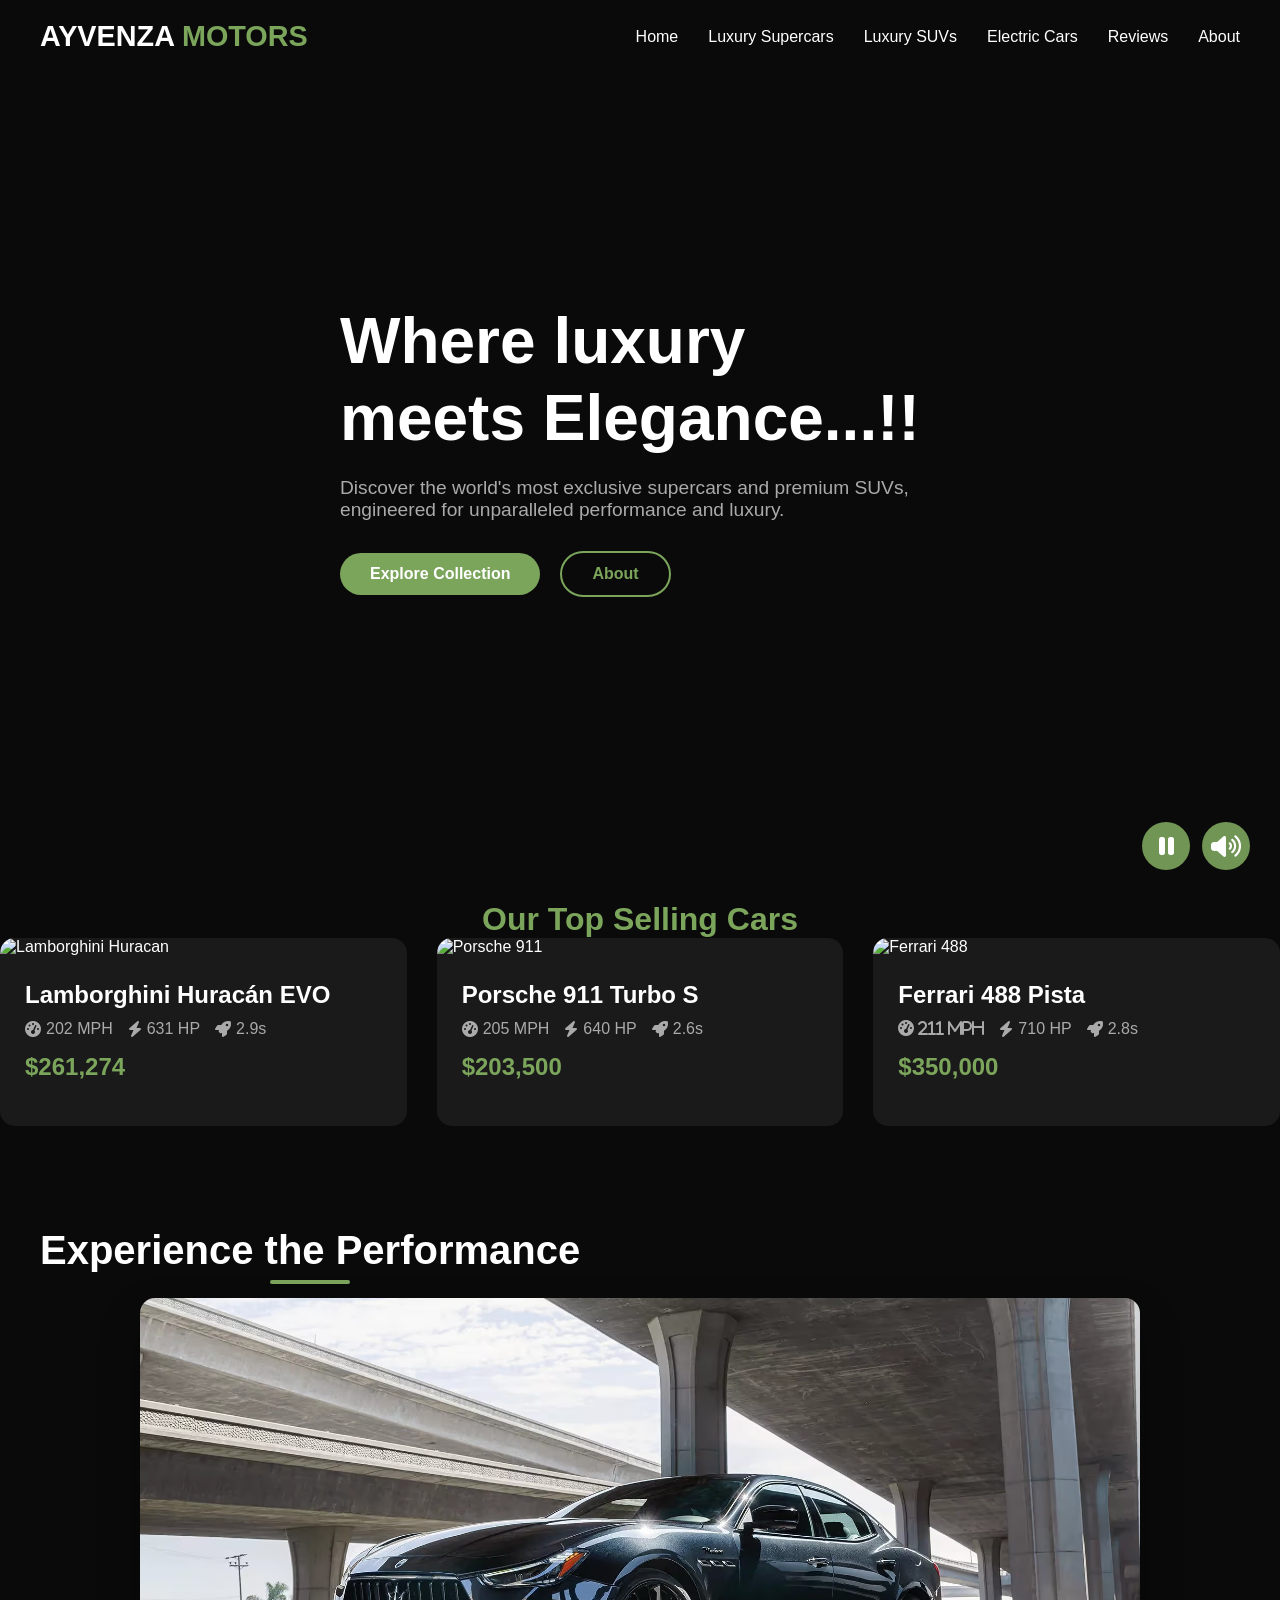
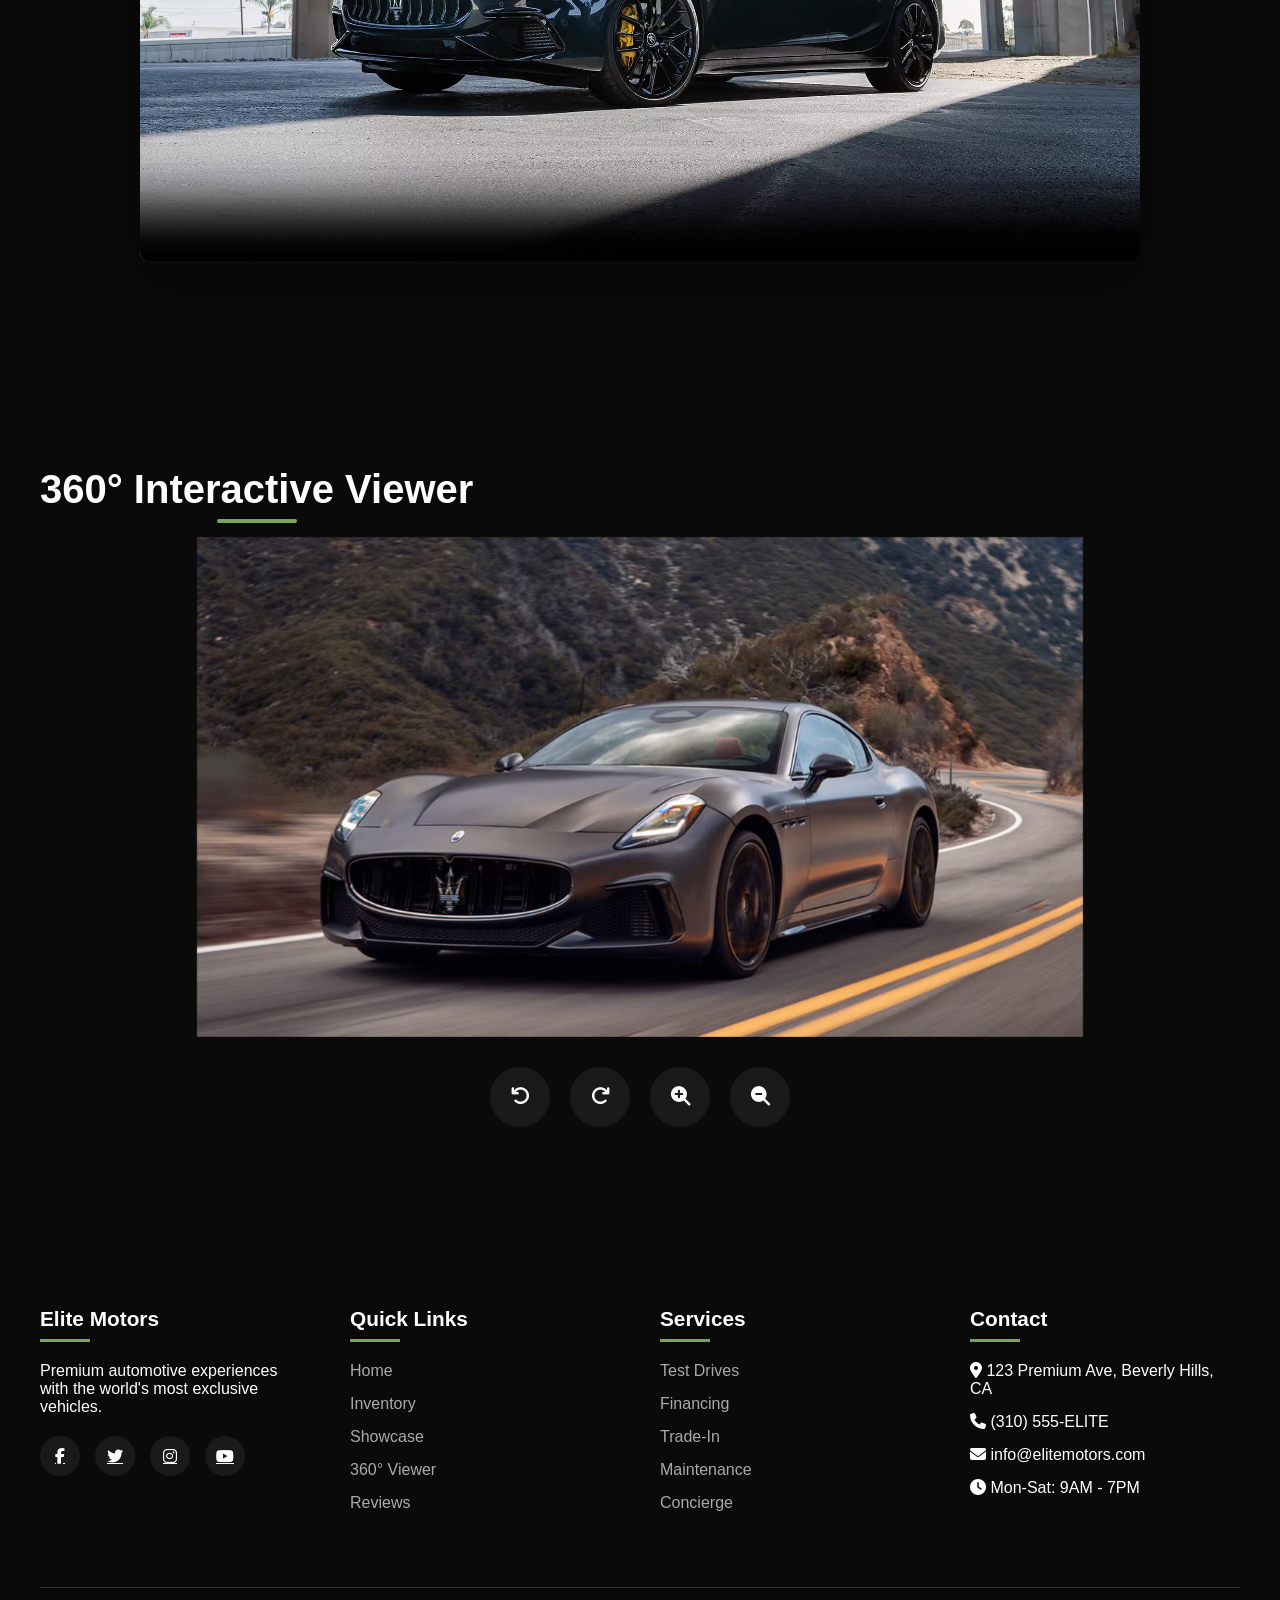
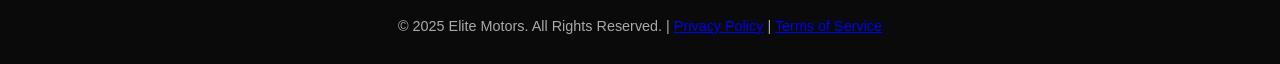
==== index.html @ dea2466e "Add files via upload" ====
<!DOCTYPE html>
<html lang="en">
<head>
    <meta charset="UTF-8">
    <meta name="viewport" content="width=device-width, initial-scale=1.0">
    <title>Elite Motors | Premium Automotive Experience</title>
    <link rel="stylesheet" href="https://cdnjs.cloudflare.com/ajax/libs/font-awesome/6.4.0/css/all.min.css">
    <style>
    :root {
    --primary: #7CA55C;
    --primary-dark: #7CA55C;
    --dark: #0a0a0a;
    --dark-gray: #1a1a1a;
    --medium-gray: #333;
    --light-gray: #aaa;
    --light: #ffffff;
}

* {
    margin: 0;
    padding: 0;
    box-sizing: border-box;
    font-family: 'Poppins', sans-serif;
}

body {
    background: var(--dark);
    color: var(--light);
    overflow-x: hidden;
    scroll-behavior: smooth;
}

section {
    padding: 100px 0;
    position: relative;
}

.container {
    max-width: 1400px;
    margin: 0 auto;
    padding: 0 40px;
}

h1, h2, h3 {
    font-weight: 700;
    line-height: 1.2;
}

.section-title {
    font-size: 2.5rem;
    margin-bottom: 1.5rem;
    text-align: center;
    position: relative;
    display: inline-block;
}

.section-title::after {
    content: '';
    position: absolute;
    bottom: -10px;
    left: 50%;
    transform: translateX(-50%);
    width: 80px;
    height: 4px;
    background: var(--primary);
    border-radius: 2px;
}

.btn {
    display: inline-block;
    padding: 12px 30px;
    background: var(--primary);
    color: var(--light);
    border: none;
    border-radius: 30px;
    font-weight: 600;
    text-decoration: none;
    cursor: pointer;
    transition: all 0.3s ease;
}

.btn:hover {
    background: var(--primary-dark);
    transform: translateY(-3px);
    box-shadow: 0 10px 20px rgba(255, 60, 0, 0.3);
}

.btn-outline {
    background: transparent;
    border: 2px solid var(--primary);
    color: var(--primary);
}

.btn-outline:hover {
    background: var(--primary);
    color: var(--light);
}

/* Header */
header {
    position: fixed;
    top: 0;
    left: 0;
    width: 100%;
    z-index: 1000;
    padding: 20px 0;
    transition: all 0.3s ease;
}

header.scrolled {
    background: rgba(10, 10, 10, 0.9);
    backdrop-filter: blur(10px);
    padding: 15px 0;
    box-shadow: 0 5px 20px rgba(0, 0, 0, 0.1);
}

.navbar, .category-tabs, .hero-btns, .viewer-controls, .social-links {
    display: flex;
    align-items: center;
}

.navbar {
    justify-content: space-between;
}

.logo {
    font-size: 1.8rem;
    font-weight: 700;
    color: var(--light);
    text-decoration: none;
}

.logo span { color: var(--primary); }

.nav-links {
    display: flex;
    list-style: none;
}

.nav-links li { margin-left: 30px; }

.nav-links a {
    color: var(--light);
    text-decoration: none;
    font-weight: 500;
    transition: color 0.3s ease;
    position: relative;
}

.nav-links a:hover { color: var(--primary); }

.nav-links a::after {
    content: '';
    position: absolute;
    bottom: -5px;
    left: 0;
    width: 0;
    height: 2px;
    background: var(--primary);
    transition: width 0.3s ease;
}

.nav-links a:hover::after { width: 100%; }

.menu-toggle {
    display: none;
    cursor: pointer;
    font-size: 1.5rem;
}

/* Hero Section */
.hero {
    height: 100vh;
    min-height: 800px;
    display: flex;
    align-items: center;
    position: relative;
    overflow: hidden;
}

.hero::before {
    content: '';
    position: absolute;
    top: 0;
    left: 0;
    width: 100%;
    height: 100%;
    background: linear-gradient(to right, rgba(10, 10, 10, 0.9), rgba(10, 10, 10, 0.5));
    z-index: 1;
}

.hero-bg {
    position: absolute;
    top: 0;
    left: 0;
    width: 100%;
    height: 100%;
    object-fit: cover;
    z-index: 0;
    filter: brightness(0.6);
}

.hero-content {
    position: relative;
    z-index: 2;
    max-width: 600px;
}

.hero h1 {
    font-size: 4rem;
    margin-bottom: 20px;
    line-height: 1.2;
}

.hero p {
    font-size: 1.2rem;
    margin-bottom: 30px;
    color: var(--light-gray);
}

.hero-btns { gap: 20px; }

.hero-car {
    position: absolute;
    right: 10%;
    bottom: 10%;
    width: 50%;
    max-width: 800px;
    z-index: 1;
    animation: float 6s ease-in-out infinite;
}

/* Categories */
.category-tabs {
    justify-content: center;
    margin-bottom: 50px;
    gap: 15px;
}

.category-tab {
    padding: 12px 30px;
    background: transparent;
    color: var(--light);
    border: 2px solid var(--medium-gray);
    border-radius: 30px;
    font-weight: 600;
    cursor: pointer;
    transition: all 0.3s ease;
}

.category-tab.active {
    background: var(--primary);
    border-color: var(--primary);
}

.category-tab:hover:not(.active) {
    border-color: var(--primary);
    color: var(--primary);
}

.car-grid {
    display: grid;
    grid-template-columns: repeat(auto-fill, minmax(350px, 1fr));
    gap: 30px;
}

.car-card {
    background: var(--dark-gray);
    border-radius: 15px;
    overflow: hidden;
    transition: all 0.3s ease;
}

.car-card:hover {
    transform: translateY(-10px);
    box-shadow: 0 15px 30px rgba(0, 0, 0, 0.3);
}

.car-card-img {
    width: 100%;
    height: 250px;
    object-fit: cover;
    transition: transform 0.5s ease;
}

.car-card:hover .car-card-img { transform: scale(1.05); }

.car-card-content { padding: 25px; }

.car-card-title {
    font-size: 1.5rem;
    margin-bottom: 10px;
}

.car-card-specs {
    display: flex;
    gap: 15px;
    margin-bottom: 15px;
    color: var(--light-gray);
}

.car-card-spec {
    display: flex;
    align-items: center;
    gap: 5px;
}

.car-card-price {
    font-size: 1.5rem;
    font-weight: 700;
    color: var(--primary);
    margin-bottom: 20px;
}

/* Video Showcase */
.video-container {
    position: relative;
    width: 100%;
    max-width: 1000px;
    margin: 0 auto;
    border-radius: 15px;
    overflow: hidden;
    box-shadow: 0 20px 40px rgba(0, 0, 0, 0.3);
}

.video-container video { width: 100%; }

/* 360 Viewer */
.car-model {
    width: 100%;
    height: 500px;
    position: relative;
    transform-style: preserve-3d;
    transition: transform 0.5s ease;
}

.car-model img {
    position: absolute;
    width: 100%;
    height: 100%;
    object-fit: contain;
    backface-visibility: hidden;
}

.viewer-controls {
    justify-content: center;
    margin-top: 30px;
    gap: 20px;
}

.viewer-btn {
    width: 60px;
    height: 60px;
    border-radius: 50%;
    background: var(--dark-gray);
    border: none;
    color: var(--light);
    font-size: 1.2rem;
    cursor: pointer;
    transition: all 0.3s ease;
    display: flex;
    align-items: center;
    justify-content: center;
}

.viewer-btn:hover {
    background: var(--primary);
    transform: translateY(-5px);
}

/* Footer */
footer { background: var(--dark); padding: 80px 0 30px; }

.footer-content {
    display: grid;
    grid-template-columns: repeat(auto-fit, minmax(250px, 1fr));
    gap: 40px;
    margin-bottom: 60px;
}

.footer-column h3 {
    font-size: 1.3rem;
    margin-bottom: 20px;
    position: relative;
    padding-bottom: 10px;
}

.footer-column h3::after {
    content: '';
    position: absolute;
    bottom: 0;
    left: 0;
    width: 50px;
    height: 3px;
    background: var(--primary);
}

.footer-links { list-style: none; }
.footer-links li { margin-bottom: 15px; }

.footer-links a {
    color: var(--light-gray);
    text-decoration: none;
    transition: color 0.3s ease;
}

.footer-links a:hover { color: var(--primary); }

.social-links { gap: 15px; margin-top: 20px; }

.social-link {
    width: 40px;
    height: 40px;
    border-radius: 50%;
    background: var(--dark-gray);
    display: flex;
    align-items: center;
    justify-content: center;
    color: var(--light);
    transition: all 0.3s ease;
}

.social-link:hover {
    background: var(--primary);
    transform: translateY(-5px);
}

.footer-bottom {
    text-align: center;
    padding-top: 30px;
    border-top: 1px solid var(--medium-gray);
    color: var(--light-gray);
    font-size: 0.9rem;
}

/* Animations & Responsive */
@keyframes float {
    0%, 100% { transform: translateY(0); }
    50% { transform: translateY(-20px); }
}

@media (max-width: 1200px) { .hero-car { width: 60%; } }
@media (max-width: 992px) {
    .hero { min-height: 700px; }
    .hero h1 { font-size: 3.5rem; }
    .hero-car { width: 70%; right: 5%; }
    .section-title { font-size: 2.2rem; }
}
@media (max-width: 768px) {
    .menu-toggle { display: block; }
    .nav-links {
        position: fixed;
        top: 80px;
        left: -100%;
        width: 100%;
        height: calc(100vh - 80px);
        background: var(--dark);
        flex-direction: column;
        align-items: center;
        padding-top: 40px;
        transition: left 0.3s ease;
    }
    .nav-links.active { left: 0; }
    .nav-links li { margin: 15px 0; }
    .hero {
        text-align: center;
        min-height: 600px;
    }
    .hero-content {
        max-width: 100%;
        padding: 0 30px;
    }
    .hero h1 { font-size: 3rem; }
    .hero-btns { justify-content: center; }
    .hero-car { display: none; }
    .car-grid { grid-template-columns: repeat(auto-fill, minmax(280px, 1fr)); }
}
@media (max-width: 576px) {
    .container { padding: 0 20px; }
    .hero h1 { font-size: 2.5rem; }
    .hero-btns { flex-direction: column, gap: 15px; }
    .btn { width: 100%; }
    .category-tabs { flex-wrap: wrap; }
    .section-title { font-size: 2rem; }
}
    </style>
</head>
<body>
    <!-- Header -->
    <header id="header">
        <div class="container">
            <nav class="navbar">
                <a href="#" class="logo">AYVENZA  <span>MOTORS</span></a>
                <div class="menu-toggle" id="mobile-menu">
                    <i class="fas fa-bars"></i>
                </div>
                <ul class="nav-links" id="nav-links">
                    <li><a href="#home">Home</a></li>
                    <li><a href="sales/supercars.html">Luxury Supercars</a></li>
                    <li><a href="sales/suvs.html">Luxury SUVs</a></li>
                    <li><a href="sales/e-cars.html">Electric Cars</a></li>
                    <li><a href="review/review.html">Reviews</a></li>
                    <li><a href="about.html">About</a></li>

                </ul>
            </nav>
        </div>
    </header>

    <!-- Hero Section -->
    <section class="hero" id="home">
        <video id="heroVideo" class="hero-bg" autoplay loop playsinline>
  <source src="CHIRON PUR SPORT_ Drifting the C.mp4" type="video/mp4">
  Your browser does not support the video tag.
</video>

        <div class="container">
            <div class="hero-content">
                <h1>Where luxury meets Elegance...!!</h1>
                <p>Discover the world's most exclusive supercars and premium SUVs, engineered for unparalleled performance and luxury.</p>
                <div class="hero-btns">
                    <a href="sales/supercars.html" class="btn">Explore Collection</a>
                    <a href="about.html" class="btn btn-outline">About</a>
                </div>
            </div>
        </div>
        
    </section>

    <!-- Categories Section -->

        <center><h1><font face="algerian" color="#7CA55C">Our Top Selling Cars</font></h1></center>
            <div class="car-grid" >
                <div class="car-card">
                    <img src="https://images.unsplash.com/photo-1541899481282-d53bffe3c35d?ixlib=rb-1.2.1&auto=format&fit=crop&w=1000&q=80" alt="Lamborghini Huracan" class="car-card-img">
                    <div class="car-card-content">
                        <h3 class="car-card-title">Lamborghini Huracán EVO</h3>
                        <div class="car-card-specs">
                            <div class="car-card-spec"><i class="fas fa-tachometer-alt"></i> 202 MPH</div>
                            <div class="car-card-spec"><i class="fas fa-bolt"></i> 631 HP</div>
                            <div class="car-card-spec"><i class="fas fa-rocket"></i> 2.9s</div>
                        </div>
                        <div class="car-card-price">$261,274</div>
                        
                    </div>
                </div>
                
                <div class="car-card">
                    <img src="https://images.unsplash.com/photo-1503376780353-7e6692767b70?ixlib=rb-1.2.1&auto=format&fit=crop&w=1000&q=80" alt="Porsche 911" class="car-card-img">
                    <div class="car-card-content">
                        <h3 class="car-card-title">Porsche 911 Turbo S</h3>
                        <div class="car-card-specs">
                            <div class="car-card-spec"><i class="fas fa-tachometer-alt"></i> 205 MPH</div>
                            <div class="car-card-spec"><i class="fas fa-bolt"></i> 640 HP</div>
                            <div class="car-card-spec"><i class="fas fa-rocket"></i> 2.6s</div>
                        </div>
                        <div class="car-card-price">$203,500</div>
                        
                    </div>
                </div>
                
                <div class="car-card">
                    <img src="https://images.unsplash.com/photo-1558981806-ec527fa84c39?ixlib=rb-1.2.1&auto=format&fit=crop&w=1000&q=80" alt="Ferrari 488" class="car-card-img">
                    <div class="car-card-content">
                        <h3 class="car-card-title">Ferrari 488 Pista</h3>
                        <div class="car-card-specs">
                            <div class="fas fa-tachometer-alt"></i> 211 MPH</div>
                            <div class="car-card-spec"><i class="fas fa-bolt"></i> 710 HP</div>
                            <div class="car-card-spec"><i class="fas fa-rocket"></i> 2.8s</div>
                        </div>
                        <div class="car-card-price">$350,000</div>
                        
                    </div>
                </div>
            </div>
            
           
                        
        </div>
    </section>

    <!-- Video Showcase -->
    <section class="video-showcase" id="showcase">
        <div class="container">
            <h2 class="section-title">Experience the Performance</h2>
            <div class="video-container">
                <video controls poster="car5.avif">
                   
                    <source src="Maserati Levante Trofeo. The Art of Fast.mp4" type="video/mp4">
                    Your browser does not support the video tag.
                </video>
            </div>
        </div>
    </section>

    <!-- 360 Viewer -->
    <section class="viewer-360" id="viewer">
        <div class="container">
            <h2 class="section-title">360° Interactive Viewer</h2>
            <div class="viewer-container">
                <div class="car-model" id="car-model">
                    <img src="car1.avif" alt="Car 360 View">
                </div>
            </div>
            <div class="viewer-controls">
                <button class="viewer-btn" id="rotate-left"><i class="fas fa-undo"></i></button>
                <button class="viewer-btn" id="rotate-right"><i class="fas fa-redo"></i></button>
                <button class="viewer-btn" id="zoom-in"><i class="fas fa-search-plus"></i></button>
                <button class="viewer-btn" id="zoom-out"><i class="fas fa-search-minus"></i></button>
            </div>
        </div>
    </section>

    <!-- Reviews Section -->
    

    <!-- Footer -->
    <footer>
        <div class="container">
            <div class="footer-content">
                <div class="footer-column">
                    <h3>Elite Motors</h3>
                    <p>Premium automotive experiences with the world's most exclusive vehicles.</p>
                    <div class="social-links">
                        <a href="#" class="social-link"><i class="fab fa-facebook-f"></i></a>
                        <a href="#" class="social-link"><i class="fab fa-twitter"></i></a>
                        <a href="#" class="social-link"><i class="fab fa-instagram"></i></a>
                        <a href="#" class="social-link"><i class="fab fa-youtube"></i></a>
                    </div>
                </div>
                <div class="footer-column">
                    <h3>Quick Links</h3>
                    <ul class="footer-links">
                        <li><a href="#home">Home</a></li>
                        <li><a href="#vehicles">Inventory</a></li>
                        <li><a href="#showcase">Showcase</a></li>
                        <li><a href="#viewer">360° Viewer</a></li>
                        <li><a href="#reviews">Reviews</a></li>
                    </ul>
                </div>
                <div class="footer-column">
                    <h3>Services</h3>
                    <ul class="footer-links">
                        <li><a href="#">Test Drives</a></li>
                        <li><a href="#">Financing</a></li>
                        <li><a href="#">Trade-In</a></li>
                        <li><a href="#">Maintenance</a></li>
                        <li><a href="#">Concierge</a></li>
                    </ul>
                </div>
                <div class="footer-column">
                    <h3>Contact</h3>
                    <ul class="footer-links">
                        <li><i class="fas fa-map-marker-alt"></i> 123 Premium Ave, Beverly Hills, CA</li>
                        <li><i class="fas fa-phone"></i> (310) 555-ELITE</li>
                        <li><i class="fas fa-envelope"></i> info@elitemotors.com</li>
                        <li><i class="fas fa-clock"></i> Mon-Sat: 9AM - 7PM</li>
                    </ul>
                </div>
            </div>
            <div class="footer-bottom">
                <p>&copy; 2025 Elite Motors. All Rights Reserved. | <a href="#">Privacy Policy</a> | <a href="#">Terms of Service</a></p>
            </div>
        </div>
    </footer>

    <button id="playAudioBtn" style="
  position: absolute;
  bottom: 30px;
  right: 30px;
  z-index: 3;
  background: rgba(124,165,92,0.9);
  color: #fff;
  border: none;
  border-radius: 50%;
  width: 48px;
  height: 48px;
  font-size: 1.5rem;
  display: flex;
  align-items: center;
  justify-content: center;
  cursor: pointer;
">
  <i class="fas fa-volume-up"></i>
</button>
<button id="stopAudioBtn" style="
  position: absolute;
  bottom: 30px;
  right: 90px;
  z-index: 3;
  background: rgba(124,165,92,0.9);
  color: #fff;
  border: none;
  border-radius: 50%;
  width: 48px;
  height: 48px;
  font-size: 1.5rem;
  display: flex;
  align-items: center;
  justify-content: center;
  cursor: pointer;
">
  <i class="fas fa-pause"></i>
</button>

    <script>
    document.addEventListener('DOMContentLoaded', function() {
        // Mobile menu toggle
        const mobileMenu = document.getElementById('mobile-menu');
        const navLinks = document.getElementById('nav-links');
        
        mobileMenu.addEventListener('click', function() {
            navLinks.classList.toggle('active');
            this.classList.toggle('fa-times');
        });
        
        // Close mobile menu when clicking a link
        document.querySelectorAll('.nav-links a').forEach(link => {
            link.addEventListener('click', () => {
                navLinks.classList.remove('active');
                mobileMenu.classList.remove('fa-times');
            });
        });
        
        // Header scroll effect
        const header = document.getElementById('header');
        window.addEventListener('scroll', function() {
            if (window.scrollY > 100) {
                header.classList.add('scrolled');
            } else {
                header.classList.remove('scrolled');
            }
        });
        
        // Category tabs
        const categoryTabs = document.querySelectorAll('.category-tab');
        const carGrids = document.querySelectorAll('.car-grid');
        
        categoryTabs.forEach(tab => {
            tab.addEventListener('click', function() {
                // Remove active class from all tabs
                categoryTabs.forEach(t => t.classList.remove('active'));
                // Add active class to clicked tab
                this.classList.add('active');
                
                // Hide all car grids
                carGrids.forEach(grid => grid.classList.add('hidden'));
                // Show selected car grid
                const category = this.getAttribute('data-category');
                document.getElementById(category).classList.remove('hidden');
            });
        });
        
        // 360 Viewer functionality
        const carModel = document.getElementById('car-model');
        const rotateLeft = document.getElementById('rotate-left');
        const rotateRight = document.getElementById('rotate-right');
        const zoomIn = document.getElementById('zoom-in');
        const zoomOut = document.getElementById('zoom-out');
        
        let rotation = 0;
        let scale = 1;
        
        rotateLeft.addEventListener('click', function() {
            rotation -= 30;
            carModel.style.transform = `rotateY(${rotation}deg) scale(${scale})`;
        });
        
        rotateRight.addEventListener('click', function() {
            rotation += 30;
            carModel.style.transform = `rotateY(${rotation}deg) scale(${scale})`;
        });
        
        zoomIn.addEventListener('click', function() {
            scale += 0.1;
            carModel.style.transform = `rotateY(${rotation}deg) scale(${scale})`;
        });
        
        zoomOut.addEventListener('click', function() {
            if (scale > 0.5) {
                scale -= 0.1;
                carModel.style.transform = `rotateY(${rotation}deg) scale(${scale})`;
            }
        });
        
        // Smooth scrolling for anchor links
        document.querySelectorAll('a[href^="#"]').forEach(anchor => {
            anchor.addEventListener('click', function(e) {
                e.preventDefault();
                
                const targetId = this.getAttribute('href');
                if (targetId === '#') return;
                
                const targetElement = document.querySelector(targetId);
                if (targetElement) {
                    window.scrollTo({
                        top: targetElement.offsetTop - 80,
                        behavior: 'smooth'
                    });
                }
            });
        });
    });
    document.getElementById('playAudioBtn').addEventListener('click', function() {
    var video = document.getElementById('heroVideo');
    video.muted = false;
    video.play();
});
    document.getElementById('stopAudioBtn').addEventListener('click', function() {
    var video = document.getElementById('heroVideo');
    video.pause();
});
    </script>
</body>
</html>
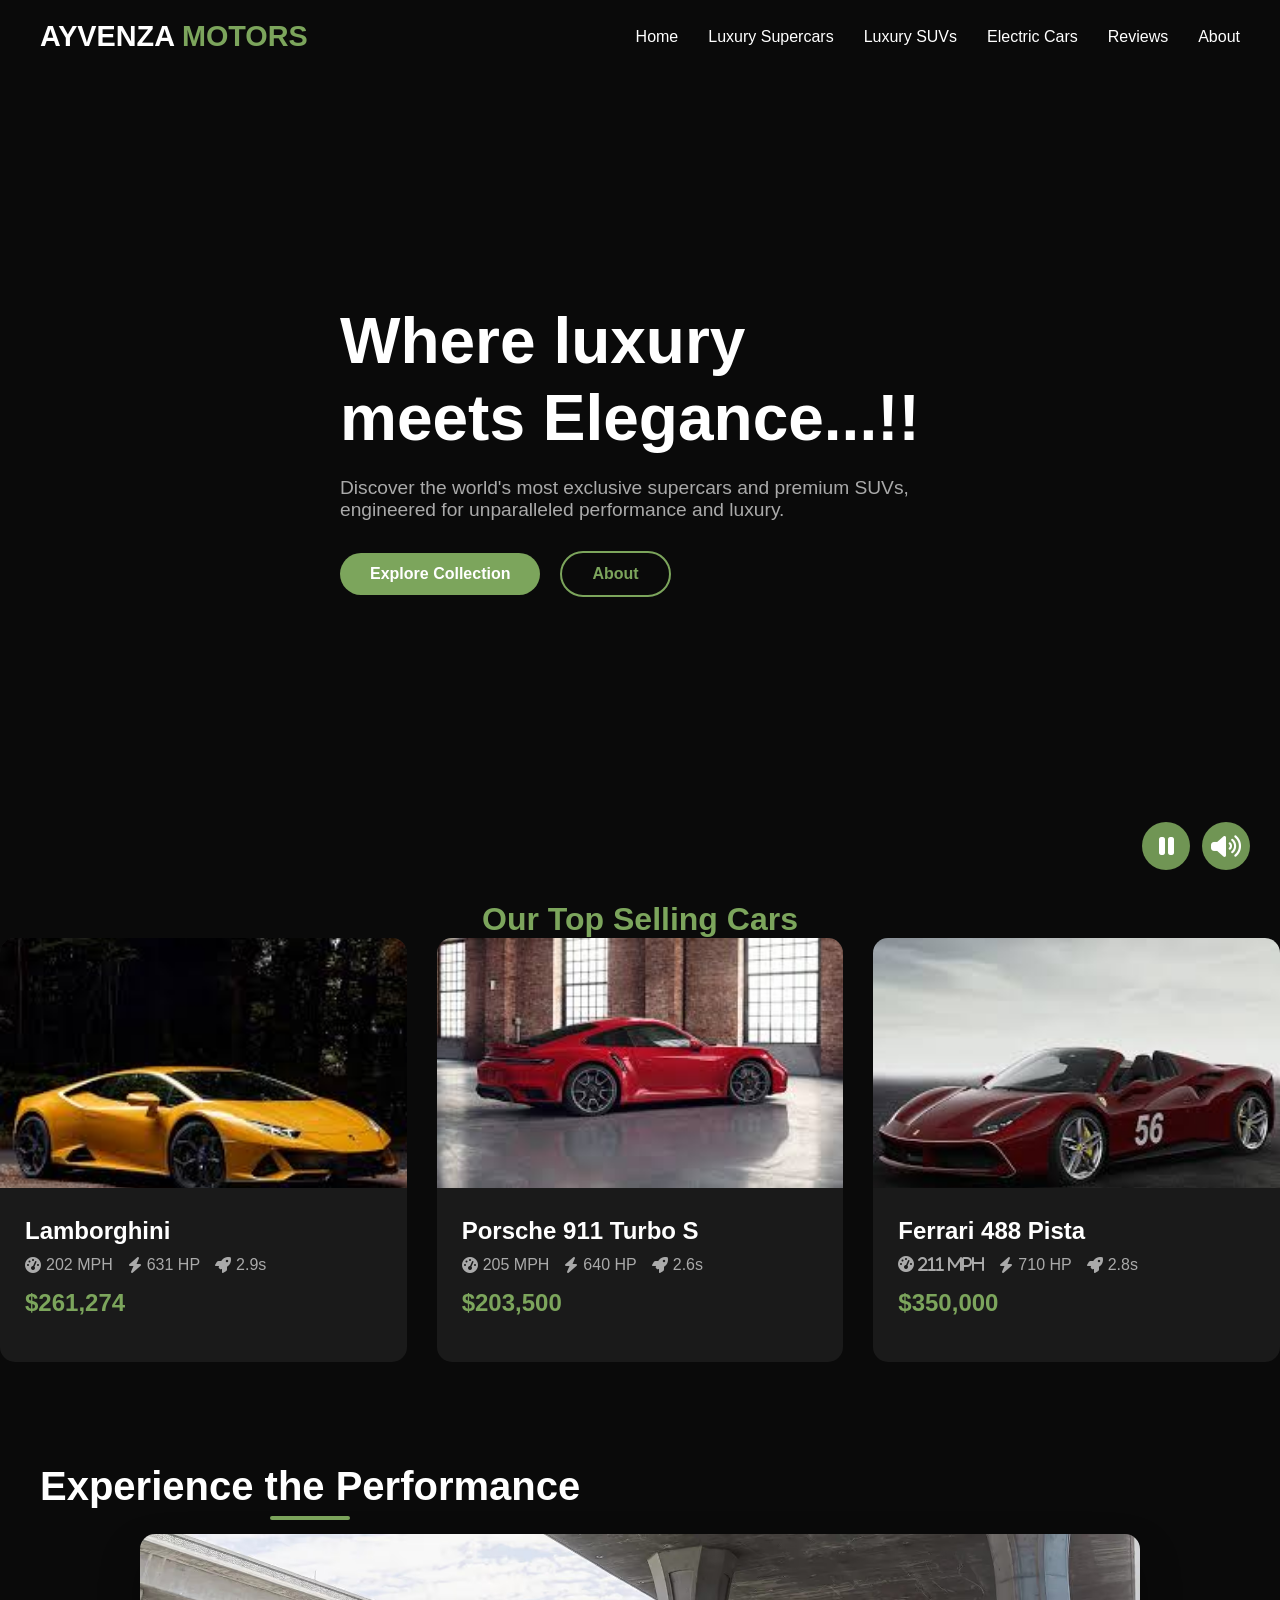
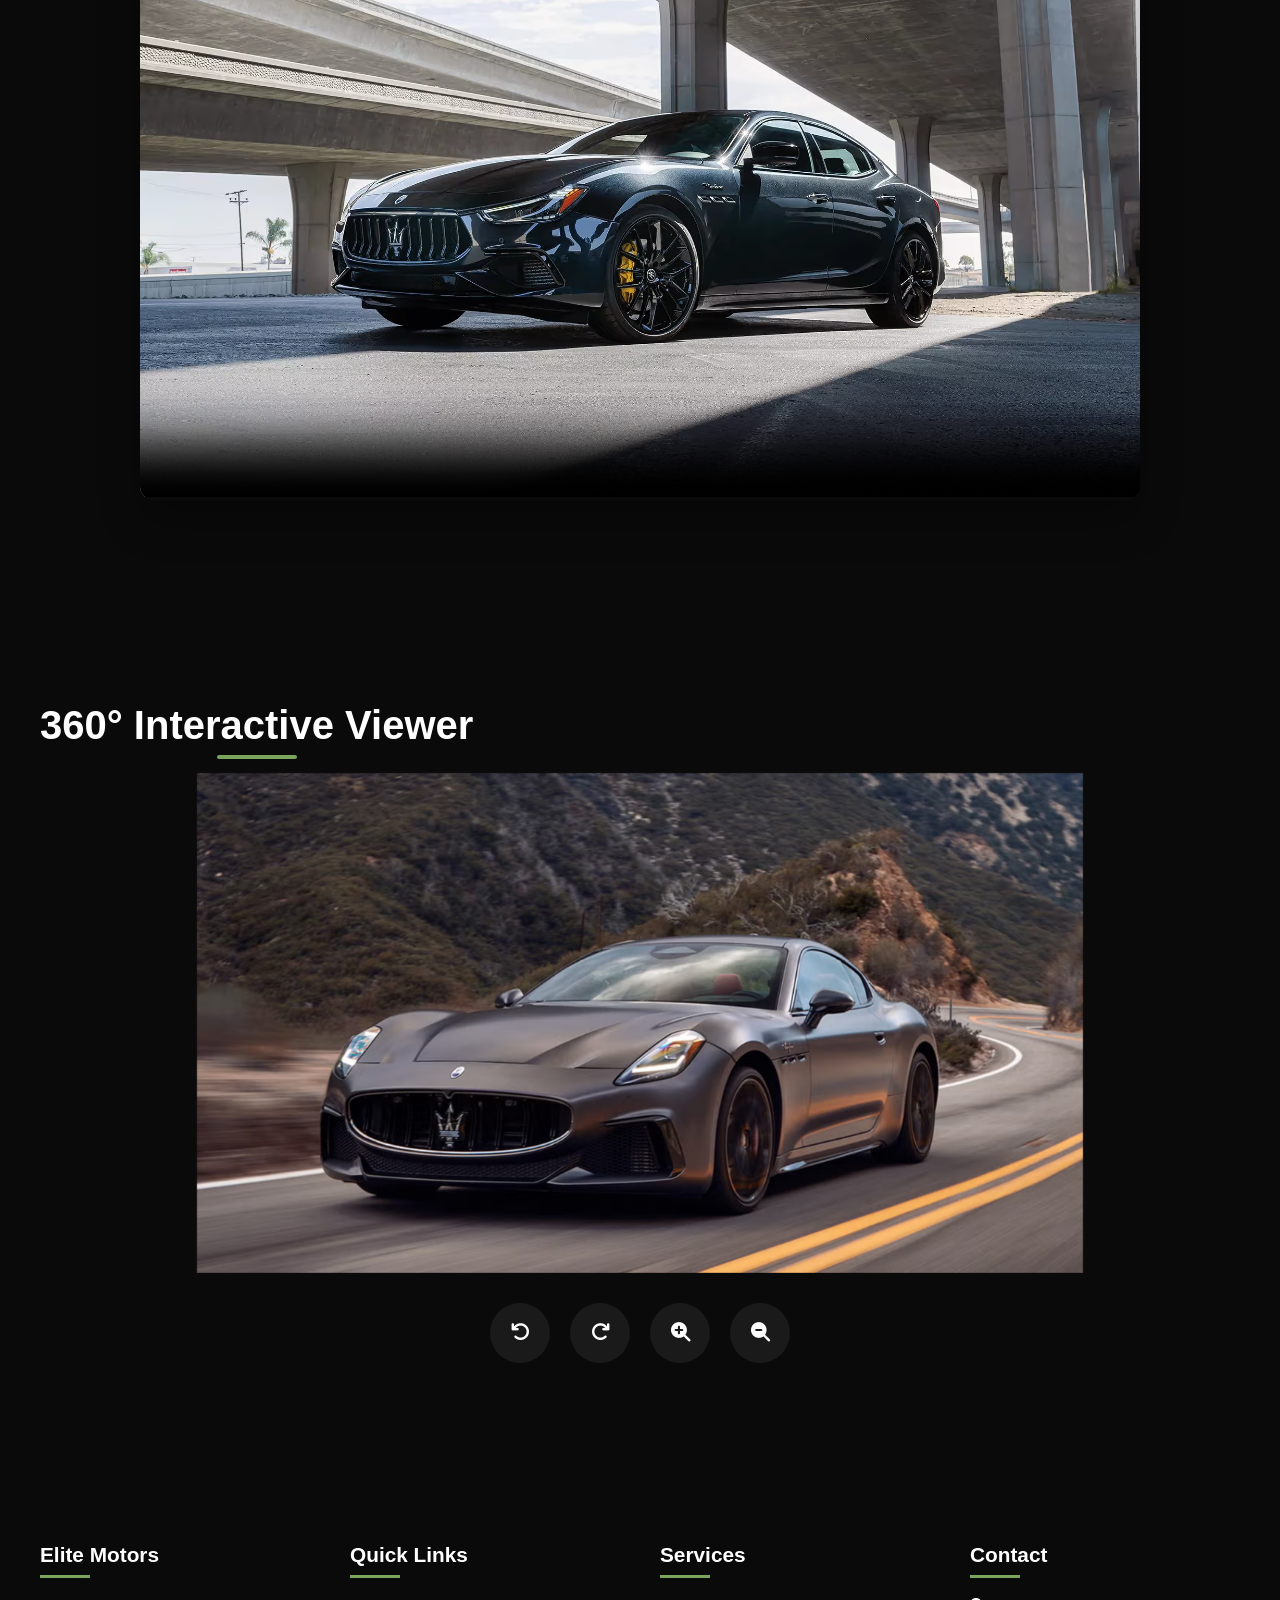
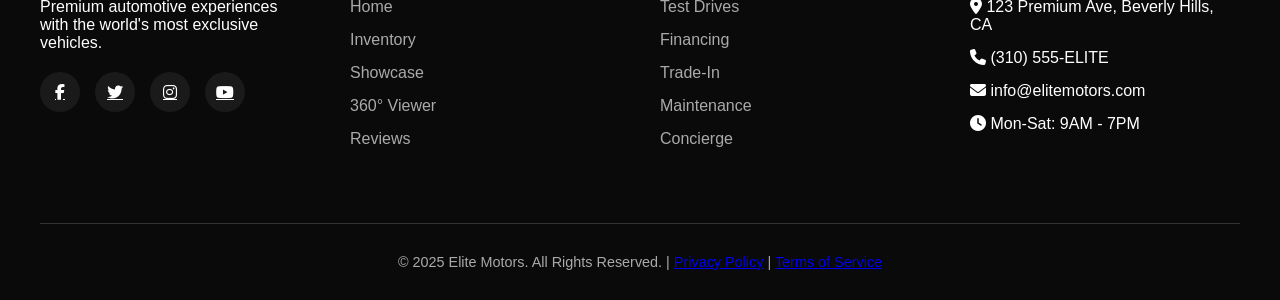
==== commit 45f542cd: "Add files via upload" ====
--- a/index.html
+++ b/index.html
@@ -496,10 +496,10 @@
                 </div>
                 <ul class="nav-links" id="nav-links">
                     <li><a href="#home">Home</a></li>
-                    <li><a href="sales/supercars.html">Luxury Supercars</a></li>
-                    <li><a href="sales/suvs.html">Luxury SUVs</a></li>
-                    <li><a href="sales/e-cars.html">Electric Cars</a></li>
-                    <li><a href="review/review.html">Reviews</a></li>
+                    <li><a href="supercars.html">Luxury Supercars</a></li>
+                    <li><a href="suvs.html">Luxury SUVs</a></li>
+                    <li><a href="e-cars.html">Electric Cars</a></li>
+                    <li><a href="review.html">Reviews</a></li>
                     <li><a href="about.html">About</a></li>
 
                 </ul>
@@ -532,9 +532,9 @@
         <center><h1><font face="algerian" color="#7CA55C">Our Top Selling Cars</font></h1></center>
             <div class="car-grid" >
                 <div class="car-card">
-                    <img src="https://images.unsplash.com/photo-1541899481282-d53bffe3c35d?ixlib=rb-1.2.1&auto=format&fit=crop&w=1000&q=80" alt="Lamborghini Huracan" class="car-card-img">
+                    <img src="lambo.jpg" alt="Lamborghini Huracan" class="car-card-img">
                     <div class="car-card-content">
-                        <h3 class="car-card-title">Lamborghini Huracán EVO</h3>
+                        <h3 class="car-card-title">Lamborghini </h3>
                         <div class="car-card-specs">
                             <div class="car-card-spec"><i class="fas fa-tachometer-alt"></i> 202 MPH</div>
                             <div class="car-card-spec"><i class="fas fa-bolt"></i> 631 HP</div>
@@ -546,7 +546,7 @@
                 </div>
                 
                 <div class="car-card">
-                    <img src="https://images.unsplash.com/photo-1503376780353-7e6692767b70?ixlib=rb-1.2.1&auto=format&fit=crop&w=1000&q=80" alt="Porsche 911" class="car-card-img">
+                    <img src="porsche.jpg" alt="Porsche 911" class="car-card-img">
                     <div class="car-card-content">
                         <h3 class="car-card-title">Porsche 911 Turbo S</h3>
                         <div class="car-card-specs">
@@ -560,7 +560,7 @@
                 </div>
                 
                 <div class="car-card">
-                    <img src="https://images.unsplash.com/photo-1558981806-ec527fa84c39?ixlib=rb-1.2.1&auto=format&fit=crop&w=1000&q=80" alt="Ferrari 488" class="car-card-img">
+                    <img src="ferrari.jpg" alt="Ferrari 488" class="car-card-img">
                     <div class="car-card-content">
                         <h3 class="car-card-title">Ferrari 488 Pista</h3>
                         <div class="car-card-specs">
@@ -812,4 +812,4 @@
 });
     </script>
 </body>
-</html>+</html>
